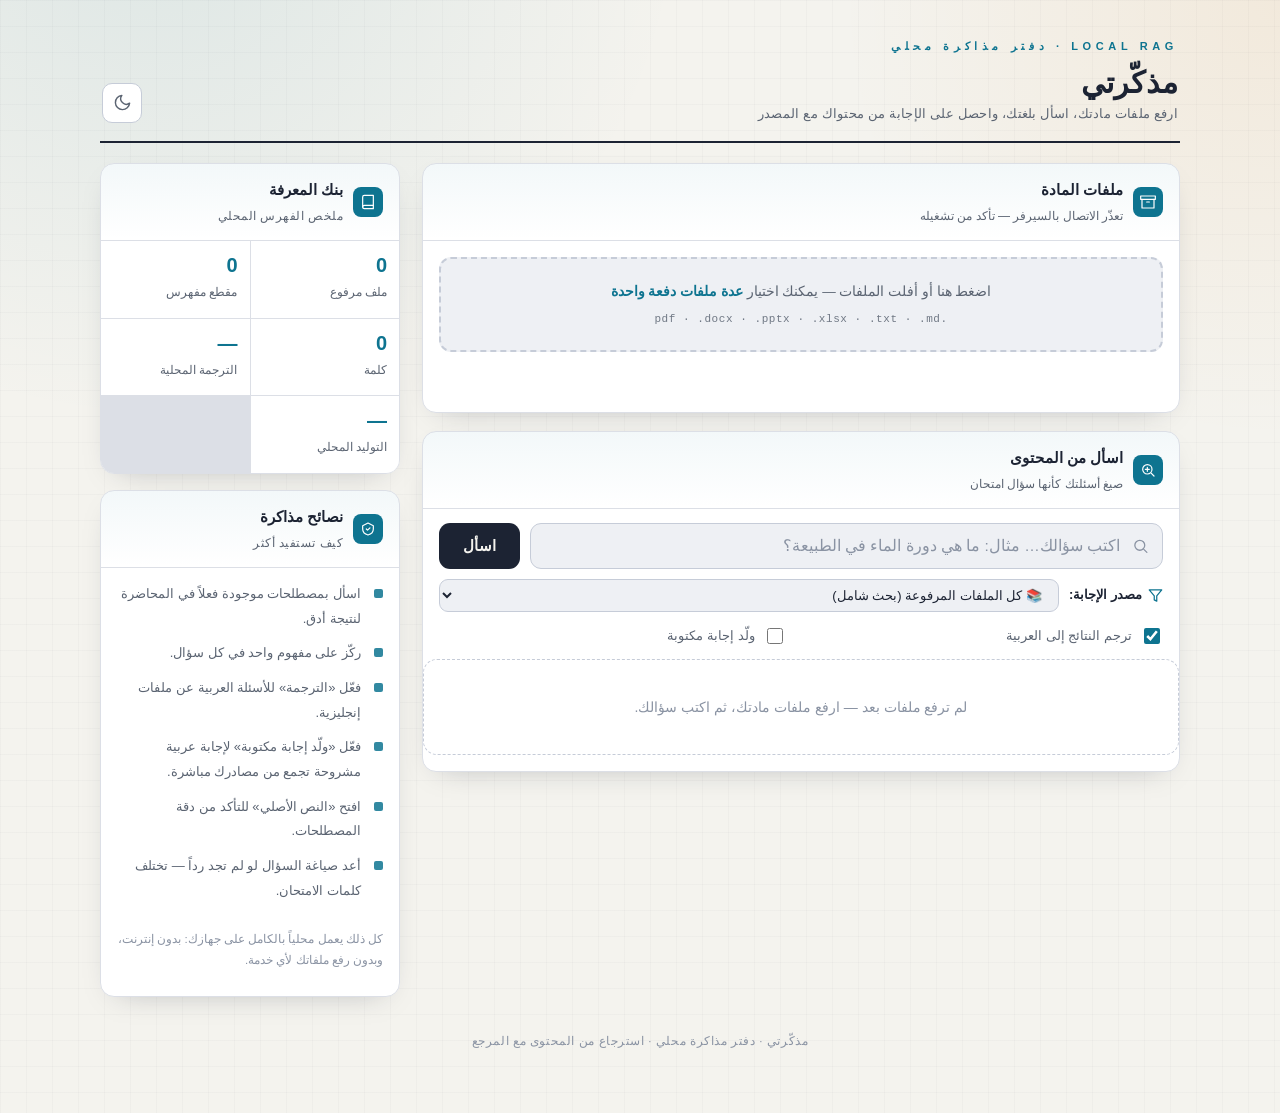
==== index.html @ 623608ec "checkpoint: الحالة قبل ميزة البوب-أب السريع" ====
<!DOCTYPE html>
<html lang="ar" dir="rtl">
<head>
<meta charset="utf-8">
<meta name="viewport" content="width=device-width, initial-scale=1">
<title>مذكّرتي — دفتر المذاكرة العلمي</title>
<style>
  /* ============ متغيرات السمة «الورقة العلمية» ============ */
  :root{
    --paper:#f4f3ee;
    --paper-2:#ffffff;
    --paper-3:#eef0f4;
    --ink:#1c2333;
    --mut:#5b6472;
    --mut-2:#8a93a3;
    --line:#dcdfe6;
    --line-strong:#c6ccd8;
    --accent:#0e7490;
    --accent-deep:#0b5c73;
    --amber:#d97706;
    --amber-bg:rgba(217,119,6,.16);
    --ok:#15803d;
    --shadow-soft:0 10px 30px -18px rgba(28,35,51,.35);
    --shadow-lift:0 22px 45px -24px rgba(28,35,51,.45);
    --radius:14px;
    --font-ar:"Segoe UI","Cairo","Dubai","Noto Kufi Arabic","Traditional Arabic",sans-serif;
    --font-display:Bahnschrift,"Segoe UI UI",Segoe UI,sans-serif;
    --font-mono:"Cascadia Mono",Consolas,monospace;
    --ease:cubic-bezier(.22,.61,.36,1);
  }
  html.dark{
    --paper:#0e1420;
    --paper-2:#151d2c;
    --paper-3:#101725;
    --ink:#e7ecf4;
    --mut:#9aa5b8;
    --mut-2:#6b768b;
    --line:#243043;
    --line-strong:#32415a;
    --accent:#38bdf8;
    --accent-deep:#0ea5e9;
    --amber:#fbbf24;
    --amber-bg:rgba(251,191,36,.16);
    --ok:#34d399;
    --shadow-soft:0 12px 34px -20px rgba(0,0,0,.7);
    --shadow-lift:0 26px 50px -26px rgba(0,0,0,.8);
  }

  *{box-sizing:border-box}
  html{scroll-behavior:smooth}
  body{margin:0;background:var(--paper);color:var(--ink);
    font-family:var(--font-ar);line-height:1.9;font-size:15px;
    -webkit-font-smoothing:antialiased;
    background-image:
      radial-gradient(circle at 12% -10%, rgba(14,116,144,.10), transparent 32%),
      radial-gradient(circle at 100% 0%, rgba(217,119,6,.08), transparent 26%),
      linear-gradient(rgba(28,35,51,.022) 1px, transparent 1px),
      linear-gradient(90deg, rgba(28,35,51,.022) 1px, transparent 1px);
    background-size:auto,auto,26px 26px,26px 26px;
  }
  html.dark body{
    background-image:
      radial-gradient(circle at 12% -10%, rgba(56,189,248,.10), transparent 32%),
      radial-gradient(circle at 100% 0%, rgba(251,191,36,.06), transparent 26%),
      linear-gradient(rgba(231,236,244,.025) 1px, transparent 1px),
      linear-gradient(90deg, rgba(231,236,244,.025) 1px, transparent 1px);
  }
  ::selection{background:var(--amber-bg)}

  .wrap{max-width:1120px;margin:0 auto;padding:22px 20px 60px}

  /* ============ ترويسة «لوحة البحث» ============ */
  .masthead{display:flex;align-items:flex-end;justify-content:space-between;gap:16px;
    padding:14px 2px 18px;border-bottom:2px solid var(--ink)}
  .mast{min-width:0}
  .overline{font-family:var(--font-display);font-size:11px;letter-spacing:.42em;text-transform:uppercase;
    color:var(--accent);font-weight:700;margin:0 0 6px}
  .mast h1{margin:0;font-family:var(--font-ar);font-weight:800;font-size:30px;letter-spacing:.2px;line-height:1.3}
  .mast h1 small{display:block;color:var(--mut);font-weight:500;font-size:13px;letter-spacing:.02em;margin-top:4px}
  .mast-actions{display:flex;gap:8px;align-items:center}
  .iconbtn{width:40px;height:40px;border-radius:10px;border:1px solid var(--line-strong);background:var(--paper-2);
    color:var(--mut);cursor:pointer;display:grid;place-items:center;transition:.22s var(--ease)}
  .iconbtn:hover{border-color:var(--accent);color:var(--accent);transform:translateY(-1px)}
  .iconbtn svg{width:19px;height:19px}

  /* ============ الشبكة الرئيسية ============ */
  .grid{display:grid;grid-template-columns:minmax(0,1fr) 300px;gap:22px;align-items:start;margin-top:20px}
  @media (max-width:900px){.grid{grid-template-columns:1fr}}

  .main{display:flex;flex-direction:column;gap:18px}
  .side{position:sticky;top:18px;display:flex;flex-direction:column;gap:16px}
  @media (max-width:900px){.side{position:static}}

  /* ============ بطاقات ============ */
  .card{background:var(--paper-2);border:1px solid var(--line);border-radius:var(--radius);
    box-shadow:var(--shadow-soft);overflow:hidden;transition:box-shadow .25s var(--ease)}
  .card-head{display:flex;align-items:center;gap:10px;padding:12px 16px;border-bottom:1px solid var(--line);
    background:linear-gradient(180deg,rgba(14,116,144,.05),transparent)}
  html.dark .card-head{background:linear-gradient(180deg,rgba(56,189,248,.06),transparent)}
  .card-head .ic{width:30px;height:30px;flex:0 0 auto;border-radius:8px;display:grid;place-items:center;
    background:var(--accent);color:#ffffff}
  html.dark .card-head .ic{color:#08131a}
  .card-head .ic svg{width:16px;height:16px}
  .card-head h2{margin:0;font-size:15px;font-weight:700}
  .card-head .sub{margin:1px 0 0;font-size:12px;color:var(--mut)}

  /* ============ الرفع ============ */
  .drop{border:2px dashed var(--line-strong);border-radius:12px;padding:20px 16px;text-align:center;
    color:var(--mut);cursor:pointer;transition:.22s var(--ease);background:var(--paper-3);
    position:relative;font-size:13.5px}
  .drop:hover,.drop.drag{border-color:var(--accent);background:rgba(14,116,144,.06);color:var(--ink)}
  .drop.drag{transform:scale(1.015)}
  .drop input{display:none}
  .drop b{color:var(--accent)}
  .drop .fmts{font-family:var(--font-mono);font-size:11px;margin-top:4px;opacity:.85;letter-spacing:.05em}
  #files{display:flex;flex-wrap:wrap;gap:8px;margin-top:12px;max-height:240px;overflow-y:auto;padding:2px}
  .chip{background:var(--paper-3);border:1px solid var(--line);border-radius:8px;padding:4px 9px;
    font-size:12px;color:var(--ink);display:inline-flex;align-items:center;gap:6px;max-width:100%;transition:.2s var(--ease)}
  .chip:hover{border-color:var(--line-strong)}
  .chip.chip-count{background:rgba(14,116,144,.08);border-color:rgba(14,116,144,.25);font-weight:700}
  .chip.chip-active{background:rgba(14,116,144,.15);border-color:var(--accent);font-weight:700;box-shadow:0 0 0 1px var(--accent)}
  html.dark .chip.chip-active{background:rgba(56,189,248,.18);border-color:var(--accent)}
  .chip .file-name{direction:ltr;text-align:right;max-width:210px;overflow:hidden;text-overflow:ellipsis;white-space:nowrap;cursor:pointer}
  .chip .file-name:hover{color:var(--accent)}
  .chip .del-btn{background:transparent;border:none;color:var(--mut-2);cursor:pointer;padding:3px;
    display:grid;place-items:center;border-radius:5px;transition:.15s var(--ease);margin-inline-start:4px;line-height:1}
  .chip .del-btn:hover{color:#dc2626;background:rgba(220,38,38,.12)}
  .chip .del-btn svg{width:13px;height:13px}
  .chip .del-btn:disabled{opacity:.4;cursor:wait}
  .statusline{font-size:12px;color:var(--mut);margin-top:10px;min-height:18px}

  /* ============ البحث ============ */
  .qrow{display:flex;gap:10px;padding:14px 16px 10px}
  .qwrap{flex:1;position:relative}
  .qwrap .qic{position:absolute;inset-inline-start:14px;top:50%;transform:translateY(-50%);
    color:var(--mut-2);width:17px;height:17px;pointer-events:none}
  input[type=text]{width:100%;background:var(--paper-3);border:1.5px solid var(--line-strong);color:var(--ink);
    border-radius:11px;padding:13px 42px;font-size:15.5px;font-family:var(--font-ar);outline:none;transition:.22s var(--ease)}
  input[type=text]::placeholder{color:var(--mut-2)}
  input[type=text]:focus{border-color:var(--accent);box-shadow:0 0 0 4px rgba(14,116,144,.13)}
  html.dark input[type=text]:focus{box-shadow:0 0 0 4px rgba(56,189,248,.16)}
  #askBtn{background:var(--ink);color:var(--paper);border:none;border-radius:11px;padding:0 24px;
    font-size:15px;font-weight:700;font-family:var(--font-ar);cursor:pointer;transition:.22s var(--ease);
    white-space:nowrap;flex:0 0 auto}
  #askBtn:hover{background:var(--accent-deep);transform:translateY(-1px);box-shadow:var(--shadow-lift)}
  #askBtn:disabled{opacity:.5;cursor:wait;transform:none}
  .scope-row{display:flex;align-items:center;gap:10px;padding:0 16px 12px;flex-wrap:wrap}
  .scope-label{display:inline-flex;align-items:center;gap:6px;font-size:13px;font-weight:600;color:var(--ink);white-space:nowrap}
  .scope-label svg{width:15px;height:15px;color:var(--accent)}
  .scope-select-wrap{flex:1;min-width:210px}
  .scope-select{width:100%;background:var(--paper-3);border:1.5px solid var(--line-strong);border-radius:9px;
    padding:7px 12px;font-size:13px;font-family:var(--font-ar);color:var(--ink);cursor:pointer;outline:none;
    transition:.2s var(--ease)}
  .scope-select:focus{border-color:var(--accent);box-shadow:0 0 0 3px rgba(14,116,144,.12)}
  html.dark .scope-select:focus{box-shadow:0 0 0 3px rgba(56,189,248,.15)}
  .scope-select option{background:var(--paper-2);color:var(--ink)}
  .clear-scope-btn{background:rgba(220,38,38,.09);color:#dc2626;border:1px solid rgba(220,38,38,.25);
    border-radius:8px;padding:6px 12px;font-size:12px;font-family:var(--font-ar);cursor:pointer;
    transition:.2s var(--ease);white-space:nowrap;display:none}
  .clear-scope-btn:hover{background:#dc2626;color:#ffffff}
  .tool-row{display:flex;align-items:center;justify-content:space-between;flex-wrap:wrap;gap:10px;padding:0 16px 10px}
  .trtog{display:inline-flex;align-items:center;gap:8px;color:var(--mut);font-size:13px;cursor:pointer;user-select:none}
  .trtog input{width:16px;height:16px;accent-color:var(--accent);cursor:pointer}
  .trtog input:disabled{opacity:.4;cursor:not-allowed}
  .hint{font-size:12px;color:var(--mut-2)}
  #qcount{font-size:12.5px;color:var(--mut);padding:0 4px}

  /* ============ النتائج ============ */
  #res{display:flex;flex-direction:column;gap:12px;padding:0 2px}
  #empty{color:var(--mut-2);text-align:center;padding:34px 16px;font-size:14px;
    border:1px dashed var(--line-strong);border-radius:var(--radius)}
  .rv{background:var(--paper-2);border:1px solid var(--line);border-radius:var(--radius);
    box-shadow:var(--shadow-soft);overflow:hidden;transition:.25s var(--ease);
    animation:rise .55s var(--ease) both}
  .rv:hover{transform:translateY(-2px);box-shadow:var(--shadow-lift);border-color:var(--line-strong)}
  @keyframes rise{from{opacity:0;transform:translateY(10px)}to{opacity:1;transform:none}}
  .rv .meta{display:flex;align-items:center;gap:10px;flex-wrap:wrap;padding:9px 14px;
    background:var(--paper-3);border-bottom:1px solid var(--line)}
  .rv .num{font-family:var(--font-display);font-weight:700;font-size:12px;color:var(--accent);
    background:rgba(14,116,144,.09);border:1px solid rgba(14,116,144,.25);border-radius:7px;padding:1px 8px}
  html.dark .rv .num{background:rgba(56,189,248,.1);border-color:rgba(56,189,248,.3)}
  .rv .cite{font-size:12px;font-family:var(--font-mono);color:var(--mut);direction:ltr;text-align:right;
    overflow:hidden;text-overflow:ellipsis;white-space:nowrap;flex:1;min-width:0}
  .rv .score{font-family:var(--font-display);font-size:12px;color:var(--amber);font-weight:700;letter-spacing:.03em}
  .rv .cp{font-family:var(--font-ar);font-size:12px;color:var(--mut);border:1px solid var(--line-strong);
    border-radius:7px;padding:3px 12px;background:var(--paper-2);cursor:pointer;transition:.2s var(--ease)}
  .rv .cp:hover{color:var(--accent);border-color:var(--accent)}
  .rv .body{padding:12px 16px 10px}
  .rv .ar{font-size:16px;color:var(--ink);line-height:2;margin-bottom:10px}
  .rv .lab{display:block;font-size:11px;color:var(--mut-2);letter-spacing:.06em;margin-bottom:4px;
    font-family:var(--font-display);text-transform:uppercase}
  .rv .txt{font-size:13.5px;color:var(--mut);max-height:12.5em;overflow:hidden;
    position:relative;transition:max-height .35s var(--ease);line-height:1.75}
  .rv .txt.open{max-height:none}
  .rv .txt::after{content:"";position:absolute;inset-inline:0;bottom:0;height:2.6em;
    background:linear-gradient(180deg,transparent,var(--paper-2));pointer-events:none}
  .rv .txt.open::after{display:none}
  .rv .txt p.snip-p{margin:4px 0;line-height:1.8;white-space:pre-wrap}
  .expand{margin-top:8px;background:none;border:0;color:var(--accent);cursor:pointer;font-size:12.5px;
    font-family:var(--font-ar);padding:0;font-weight:600}
  .expand:hover{text-decoration:underline}
  .hl{background:var(--amber-bg);color:inherit;border-radius:3px;padding:0 2px;box-shadow:inset 0 -0.15em rgba(217,119,6,.18);font-weight:600}

  /* جداول مقتطفات المصادر والنتائج */
  .snippet-table-wrap{overflow-x:auto;margin:8px 0;border-radius:8px;border:1px solid var(--line);background:var(--paper-1)}
  table.snippet-table{width:100%;border-collapse:collapse;font-size:13px;text-align:right;direction:rtl}
  table.snippet-table th{background:var(--paper-3);padding:7px 12px;font-weight:700;color:var(--ink);
    border-bottom:1.5px solid var(--line-strong);white-space:nowrap;font-family:var(--font-ar)}
  table.snippet-table td{padding:7px 12px;border-bottom:1px solid var(--line);color:var(--ink);
    white-space:nowrap;font-family:var(--font-ar);transition:background .15s var(--ease)}
  table.snippet-table tbody tr:nth-child(even){background:rgba(0,0,0,.018)}
  html.dark table.snippet-table tbody tr:nth-child(even){background:rgba(255,255,255,.025)}
  table.snippet-table tbody tr:hover{background:rgba(14,116,144,.07)}
  html.dark table.snippet-table tbody tr:hover{background:rgba(56,189,248,.1)}
  table.snippet-table tr:last-child td{border-bottom:none}

  .rv.gen{border-color:var(--accent);border-style:dashed}
  .gen-txt{font-size:15px;color:var(--ink);line-height:1.95;margin-bottom:12px}
  .gen-txt h1, .gen-txt h2, .gen-txt h3, .gen-txt h4{font-family:var(--font-ar);color:var(--ink);margin:16px 0 8px;font-weight:700;line-height:1.4}
  .gen-txt h1{font-size:20px;border-bottom:1.5px solid var(--line);padding-bottom:6px}
  .gen-txt h2{font-size:18px;border-bottom:1px solid var(--line);padding-bottom:5px}
  .gen-txt h3{font-size:15.5px;color:var(--accent-deep);display:flex;align-items:center;gap:6px}
  html.dark .gen-txt h3{color:var(--accent)}
  .gen-txt h3::before{content:"";width:4px;height:14px;background:var(--accent);border-radius:2px;display:inline-block;flex:0 0 auto}
  .gen-txt h4{font-size:14.5px;color:var(--mut)}
  .gen-txt p{margin:7px 0;line-height:1.9}
  .gen-txt ul, .gen-txt ol{margin:8px 0 12px;padding-inline-start:24px}
  .gen-txt li{margin-bottom:5px;line-height:1.85}
  .gen-txt li strong{color:var(--ink);font-weight:700}
  .gen-txt hr.gen-hr{border:none;height:1px;background:linear-gradient(90deg,transparent,var(--line-strong),transparent);margin:18px 0}
  .gen-txt blockquote.gen-quote{border-inline-start:3.5px solid var(--accent);margin:10px 0;padding:6px 14px;background:rgba(14,116,144,.05);border-radius:0 8px 8px 0;color:var(--mut);font-style:normal}
  .gen-txt .gen-table-wrap{overflow-x:auto;margin:12px 0;border-radius:8px;border:1px solid var(--line);background:var(--paper-1)}
  .gen-txt table.gen-table{width:100%;border-collapse:collapse;font-size:13.5px;text-align:right;direction:rtl}
  .gen-txt table.gen-table th{background:var(--paper-3);padding:9px 13px;font-weight:700;color:var(--ink);
    border-bottom:1.5px solid var(--line-strong);white-space:nowrap;font-family:var(--font-ar)}
  .gen-txt table.gen-table td{padding:8px 13px;border-bottom:1px solid var(--line);color:var(--ink);
    font-family:var(--font-ar);transition:background .15s var(--ease)}
  .gen-txt table.gen-table tbody tr:nth-child(even){background:rgba(0,0,0,.018)}
  html.dark .gen-txt table.gen-table tbody tr:nth-child(even){background:rgba(255,255,255,.025)}
  .gen-txt table.gen-table tbody tr:hover{background:rgba(14,116,144,.07)}
  html.dark .gen-txt table.gen-table tbody tr:hover{background:rgba(56,189,248,.1)}
  .gen-txt table.gen-table tr:last-child td{border-bottom:none}
  .gen-txt code.gen-code{background:rgba(14,116,144,.09);color:var(--accent-deep);padding:2px 6px;border-radius:5px;font-family:var(--font-mono);font-size:13px}
  html.dark .gen-txt code.gen-code{color:var(--accent);background:rgba(56,189,248,.12)}
  .gen-txt pre.gen-pre{background:var(--paper-3);border:1px solid var(--line);border-radius:10px;padding:12px 14px;overflow-x:auto;direction:ltr;text-align:left;font-family:var(--font-mono);font-size:13px;margin:12px 0}
  .gen-txt strong{color:var(--ink);font-weight:700}
  .gen-note{font-size:11.5px;color:var(--mut-2);font-family:var(--font-ar);margin-top:14px;border-top:1px dashed var(--line);padding-top:8px}
  .gen-off{font-size:12.5px;color:var(--mut-2);padding:12px 14px;border:1px dashed var(--line);
    border-radius:var(--radius);margin-bottom:10px}

  /* ============ الشريط الجانبي ============ */
  .side .card-head .sub{font-family:var(--font-display);letter-spacing:.04em}
  .stat{display:grid;grid-template-columns:repeat(2,1fr);gap:1px;background:var(--line);border-radius:0}
  .cell{background:var(--paper-2);padding:12px}
  .cell b{display:block;font-family:var(--font-display);font-size:20px;font-weight:700;color:var(--accent);
    line-height:1.2}
  .cell span{font-size:11.5px;color:var(--mut)}
  .tips{list-style:none;margin:0;padding:14px 16px}
  .tips li{font-size:13px;color:var(--mut);padding-inline-start:22px;position:relative;margin-bottom:10px}
  .tips li:last-child{margin-bottom:0}
  .tips li::before{content:"";position:absolute;inset-inline-start:0;top:.55em;width:9px;height:9px;
    border-radius:2px;background:var(--accent);opacity:.85}
  .note-tx{font-size:11.5px;color:var(--mut-2);padding:0 16px 14px;line-height:1.8}

  footer{text-align:center;color:var(--mut-2);font-size:11.5px;margin:34px 0 0;font-family:var(--font-display);
    letter-spacing:.05em}

  @media (prefers-reduced-motion: reduce){
    *{animation:none!important;transition:none!important;scroll-behavior:auto}
  }
</style>
</head>
<body>
<div class="wrap">

  <header class="masthead">
    <div class="mast">
      <p class="overline">Local RAG · دفتر مذاكرة محلي</p>
      <h1>مذكّرتي
        <small>ارفع ملفات مادتك، اسأل بلغتك، واحصل على الإجابة من محتواك مع المصدر</small>
      </h1>
    </div>
    <div class="mast-actions">
      <button class="iconbtn" id="themeBtn" title="تبديل المظهر (فاتح / ليلي)" aria-label="تبديل السمة">
        <svg id="moonIco" viewBox="0 0 24 24" fill="none" stroke="currentColor" stroke-width="1.8" stroke-linecap="round" stroke-linejoin="round"><path d="M21 12.8A9 9 0 1 1 11.2 3 7 7 0 0 0 21 12.8z"/></svg>
        <svg id="sunIco" viewBox="0 0 24 24" fill="none" stroke="currentColor" stroke-width="1.8" stroke-linecap="round" stroke-linejoin="round" style="display:none"><circle cx="12" cy="12" r="4.5"/><path d="M12 2v2M12 20v2M4.9 4.9l1.4 1.4M17.7 17.7l1.4 1.4M2 12h2M20 12h2M4.9 19.1l1.4-1.4M17.7 6.3l1.4-1.4"/></svg>
      </button>
    </div>
  </header>

  <div class="grid">
    <main class="main">

      <section class="card">
        <div class="card-head">
          <span class="ic"><svg viewBox="0 0 24 24" fill="none" stroke="currentColor" stroke-width="1.8" stroke-linecap="round" stroke-linejoin="round"><path d="M21 8v13H3V8"/><path d="M1 3h22v5H1zM10 12h4"/></svg></span>
          <div><h2>ملفات المادة</h2><p class="sub" id="stat">لا ملفات بعد</p></div>
        </div>
        <div style="padding:16px">
          <div class="drop" id="drop">
            <div>اضغط هنا أو أفلت الملفات — يمكنك اختيار <b>عدة ملفات دفعة واحدة</b></div>
            <div class="fmts">.pdf  ·  .docx  ·  .pptx  ·  .xlsx  ·  .txt  ·  .md</div>
            <input type="file" id="fileInput" multiple accept=".pdf,.docx,.pptx,.xlsx,.txt,.md">
          </div>
          <div id="files"></div>
          <div class="statusline" id="uplstatus"></div>
        </div>
      </section>

      <section class="card">
        <div class="card-head">
          <span class="ic"><svg viewBox="0 0 24 24" fill="none" stroke="currentColor" stroke-width="1.8" stroke-linecap="round" stroke-linejoin="round"><circle cx="11" cy="11" r="7"/><path d="m21 21-4.3-4.3"/><path d="M8 11h6M11 8v6"/></svg></span>
          <div><h2>اسأل من المحتوى</h2><p class="sub" id="qa_sub">صيغ أسئلتك كأنها سؤال امتحان</p></div>
        </div>
        <div class="qrow">
          <div class="qwrap">
            <svg class="qic" viewBox="0 0 24 24" fill="none" stroke="currentColor" stroke-width="1.8" stroke-linecap="round" stroke-linejoin="round"><circle cx="11" cy="11" r="7"/><path d="m21 21-4.3-4.3"/></svg>
            <input type="text" id="q" placeholder="اكتب سؤالك… مثال: ما هي دورة الماء في الطبيعة؟" autocomplete="off">
          </div>
          <button id="askBtn">اسأل</button>
        </div>
        <div class="scope-row">
          <div class="scope-label">
            <svg viewBox="0 0 24 24" fill="none" stroke="currentColor" stroke-width="2" stroke-linecap="round" stroke-linejoin="round"><polygon points="22 3 2 3 10 12.46 10 19 14 21 14 12.46 22 3"/></svg>
            <span>مصدر الإجابة:</span>
          </div>
          <div class="scope-select-wrap">
            <select id="fileScope" class="scope-select" title="اختر ملفاً واحداً ليجيب النموذج منه فقط، أو اتركها للبحث في كل الملفات">
              <option value="">📚 كل الملفات المرفوعة (بحث شامل)</option>
            </select>
          </div>
          <button id="clearScopeBtn" class="clear-scope-btn" type="button" title="إلغاء التحديد والبحث في كل الملفات">✕ إلغاء التحديد</button>
        </div>
        <div class="tool-row">
          <label class="trtog" title="يستعمل نموذج الترجمة المثبت بجهازك (لا إنترنت)">
            <input type="checkbox" id="trToggle" checked> ترجم النتائج إلى العربية
          </label>
          <label class="trtog" title="نموذج Qwen3 المحلي على جهازك يكتب إجابة مشروحة بالعربية من مصادرك">
            <input type="checkbox" id="genToggle"> ولّد إجابة مكتوبة
          </label>
          <span id="qcount"></span>
        </div>
        <div id="empty">لم ترفع ملفات بعد — ارفع ملفات مادتك، ثم اكتب سؤالك.</div>
        <div id="res" style="padding:0 16px 16px"></div>
      </section>

    </main>

    <aside class="side">
      <section class="card">
        <div class="card-head">
          <span class="ic"><svg viewBox="0 0 24 24" fill="none" stroke="currentColor" stroke-width="1.8" stroke-linecap="round" stroke-linejoin="round"><path d="M4 19.5A2.5 2.5 0 0 1 6.5 17H20"/><path d="M6.5 2H20v20H6.5A2.5 2.5 0 0 1 4 19.5v-15A2.5 2.5 0 0 1 6.5 2z"/></svg></span>
          <div><h2>بنك المعرفة</h2><p class="sub" id="bk_sub">ملخص الفهرس المحلي</p></div>
        </div>
        <div class="stat" id="stats">
          <div class="cell"><b id="cFiles">0</b><span>ملف مرفوع</span></div>
          <div class="cell"><b id="cChunks">0</b><span>مقطع مفهرس</span></div>
          <div class="cell"><b id="cWords">0</b><span>كلمة</span></div>
          <div class="cell"><b id="cTr">—</b><span>الترجمة المحلية</span></div>
          <div class="cell"><b id="cGen">—</b><span>التوليد المحلي</span></div>
        </div>
      </section>

      <section class="card">
        <div class="card-head">
          <span class="ic"><svg viewBox="0 0 24 24" fill="none" stroke="currentColor" stroke-width="1.8" stroke-linecap="round" stroke-linejoin="round"><path d="M12 3l8 4v5c0 4.5-3.2 7.7-8 9-4.8-1.3-8-4.5-8-9V7z"/><path d="M9.5 12l1.8 1.8 3.6-3.6"/></svg></span>
          <div><h2>نصائح مذاكرة</h2><p class="sub">كيف تستفيد أكثر</p></div>
        </div>
        <ul class="tips">
          <li>اسأل بمصطلحات موجودة فعلاً في المحاضرة لنتيجة أدق.</li>
          <li>ركّز على مفهوم واحد في كل سؤال.</li>
          <li>فعّل «الترجمة» للأسئلة العربية عن ملفات إنجليزية.</li>
          <li>فعّل «ولّد إجابة مكتوبة» لإجابة عربية مشروحة تجمع من مصادرك مباشرة.</li>
          <li>افتح «النص الأصلي» للتأكد من دقة المصطلحات.</li>
          <li>أعد صياغة السؤال لو لم تجد رداً — تختلف كلمات الامتحان.</li>
        </ul>
        <p class="note-tx">كل ذلك يعمل محلياً بالكامل على جهازك: بدون إنترنت، وبدون رفع ملفاتك لأي خدمة.</p>
      </section>
    </aside>
  </div>

  <footer>مذكّرتي · دفتر مذاكرة محلي · استرجاع من المحتوى مع المرجع</footer>
</div>

<script>
  (function(){
    var drop=document.getElementById('drop'), fi=document.getElementById('fileInput');
    var ask=document.getElementById('askBtn'), q=document.getElementById('q');
    var filesEl=document.getElementById('files'), res=document.getElementById('res'),
        empty=document.getElementById('empty'), qcount=document.getElementById('qcount'),
        stat=document.getElementById('stat'), upl=document.getElementById('uplstatus'),
        cFiles=document.getElementById('cFiles'), cChunks=document.getElementById('cChunks'),
        cWords=document.getElementById('cWords'), cTr=document.getElementById('cTr'),
        cGen=document.getElementById('cGen'),
        fileScope=document.getElementById('fileScope'), clearScopeBtn=document.getElementById('clearScopeBtn'),
        themeBtn=document.getElementById('themeBtn'), moonIco=document.getElementById('moonIco'),
        sunIco=document.getElementById('sunIco');

    /* ---------- السمة (فاتح/ليلي) ---------- */
    if(localStorage.getItem('tr-theme')==='dark') setTheme(true);
    themeBtn.addEventListener('click',function(){setTheme(!document.documentElement.classList.contains('dark'));});
    function setTheme(dark){
      document.documentElement.classList.toggle('dark',dark);
      moonIco.style.display=dark?'none':'block';
      sunIco.style.display=dark?'block':'none';
      localStorage.setItem('tr-theme',dark?'dark':'light');
    }

    /* ---------- إدارة نطاق الملف المحدد ---------- */
    function setFileScope(fileName){
      fileScope.value = fileName || '';
      updateScopeUI();
      if(fileName){
        q.focus();
      }
    }

    function updateScopeUI(){
      var val = fileScope.value;
      clearScopeBtn.style.display = val ? 'inline-block' : 'none';
      var chips = filesEl.querySelectorAll('.chip[data-file]');
      chips.forEach(function(ch){
        var isTarget = val && ch.getAttribute('data-file') === val;
        ch.classList.toggle('chip-active', Boolean(isTarget));
      });
    }

    fileScope.addEventListener('change', updateScopeUI);
    clearScopeBtn.addEventListener('click', function(){ setFileScope(''); });

    /* ---------- الملخص وقائمة الملفات ---------- */
    function listdocs(){
      fetch('/docs').then(function(r){ return r.json(); }).then(function(d){
        filesEl.innerHTML='';
        var curScope = fileScope.value;
        fileScope.innerHTML = '<option value="">📚 كل الملفات المرفوعة (بحث شامل)</option>';

        if(d.files && d.files.length){
          var all=document.createElement('span'); all.className='chip chip-count';
          all.innerHTML='<b>'+d.files.length+'</b> ملف';
          filesEl.appendChild(all);

          d.files.forEach(function(f){
            var ext = f.split('.').pop().toLowerCase();
            var iconText = ext === 'pdf' ? '📄' : (ext === 'docx' ? '📝' : (ext === 'pptx' ? '📊' : (ext === 'xlsx' ? '📈' : '📃')));

            // إضافة للخيار في قائمة النطاق
            var opt = document.createElement('option');
            opt.value = f;
            opt.textContent = iconText + ' ' + f;
            fileScope.appendChild(opt);

            // بطاقة الملف
            var c=document.createElement('span'); c.className='chip';
            c.setAttribute('data-file', f);
            if(f === curScope) c.classList.add('chip-active');

            var nameSpan = document.createElement('span');
            nameSpan.className = 'file-name';
            nameSpan.textContent = iconText + ' ' + f;
            nameSpan.title = 'اضغط لحصر الإجابة والبحث في هذا الملف فقط';
            nameSpan.addEventListener('click', function(){
              setFileScope(fileScope.value === f ? '' : f);
            });
            c.appendChild(nameSpan);

            var delBtn = document.createElement('button');
            delBtn.className = 'del-btn';
            delBtn.title = 'حذف الملف: ' + f;
            delBtn.setAttribute('aria-label', 'حذف ' + f);
            delBtn.innerHTML = '<svg viewBox="0 0 24 24" fill="none" stroke="currentColor" stroke-width="2.2" stroke-linecap="round" stroke-linejoin="round"><path d="M18 6L6 18M6 6l12 12"/></svg>';
            delBtn.addEventListener('click', function(e){
              e.stopPropagation();
              deleteDoc(f, delBtn);
            });
            c.appendChild(delBtn);

            filesEl.appendChild(c);
          });
        } else {
          var none=document.createElement('span'); none.className='chip'; none.textContent='لا ملفات بعد';
          filesEl.appendChild(none);
        }

        // استعادة الاختيار السابق إذا كان لا يزال موجوداً
        if(curScope && d.files && d.files.indexOf(curScope) !== -1){
          fileScope.value = curScope;
        } else {
          fileScope.value = '';
        }
        updateScopeUI();

        var fileCount = d.files ? d.files.length : 0;
        var chunksCount = d.chunks || 0;
        var wordsCount = d.words || 0;
        stat.textContent=fileCount+' ملف · '+chunksCount.toLocaleString()+' مقطع · '+wordsCount.toLocaleString()+' كلمة';
        cFiles.textContent=fileCount;
        cChunks.textContent=chunksCount.toLocaleString();
        cWords.textContent=wordsCount.toLocaleString();
        cTr.textContent=d.translate?'متاحة':'مغلقة';
        cTr.style.color=d.translate?'':'var(--mut-2)';
        cGen.textContent=d.gen?'متاح':'غير مثبّت';
        cGen.style.color=d.gen?'':'var(--mut-2)';
      }).catch(function(){stat.textContent='تعذّر الاتصال بالسيرفر — تأكد من تشغيله';});
    }

    function deleteDoc(fileName, btn){
      if(!confirm('هل أنت متأكد من حذف هذا الملف نهائياً؟\n\n' + fileName + '\n\nسيتم حذف الملف من القرص وإعادة بناء الفهرس.')){
        return;
      }
      if(btn) btn.disabled = true;
      upl.textContent = 'جارٍ حذف الملف: ' + fileName + ' …';
      fetch('/delete', {
        method: 'POST',
        headers: {'Content-Type': 'application/json'},
        body: JSON.stringify({file: fileName})
      }).then(function(r){ return r.json(); }).then(function(d){
        if(d.ok){
          upl.textContent = '✓ تم حذف «' + fileName + '» وتحديث الفهرس بنجاح.';
        } else {
          upl.textContent = 'فشل الحذف: ' + (d.error || 'خطأ غير معروف');
        }
        listdocs();
      }).catch(function(){
        upl.textContent = 'تعذّر الاتصال بالسيرفر أثناء الحذف';
        if(btn) btn.disabled = false;
      });
    }

    /* ---------- الرفع ---------- */
    drop.addEventListener('click',function(){fi.click();});
    drop.addEventListener('dragover',function(e){e.preventDefault();drop.classList.add('drag');});
    drop.addEventListener('dragleave',function(){drop.classList.remove('drag');});
    drop.addEventListener('drop',function(e){
      e.preventDefault();drop.classList.remove('drag');
      if(e.dataTransfer.files.length) upload([].slice.call(e.dataTransfer.files));
    });
    fi.addEventListener('change',function(){
      if(fi.files.length) upload([].slice.call(fi.files));
      fi.value='';
    });
    function upload(files){
      if(!files||!files.length) return;
      upload.queue=upload.queue||[];
      Array.prototype.push.apply(upload.queue,files);
      ask.disabled=true;
      process();
    }
    function process(){
      var files=upload.queue; if(!files.length){ask.disabled=false;return;}
      var f=files.shift();
      var fd=new FormData(); fd.append('file',f,f.name);
      upl.textContent='جارٍ الرفع: '+f.name+' ('+files.length+' متبقٍ) …';
      fetch('/upload',{method:'POST',body:fd}).then(r=>r.json()).then(d=>{
        if(d.ok){
          var parts=d.saved.slice(0,3).join('، ');
          var more=d.saved.length>3?' …و'+(d.saved.length-3)+' إضافية':'';
          upl.textContent='✓ '+parts+more+(d.skipped&&d.skipped.length?' — أُهمل: '+d.skipped.join('، '):'');
        } else upl.textContent='فشل الرفع: '+(d.error||'خطأ');
        listdocs(); process();
      }).catch(function(e){upl.textContent='تعذّر الاتصال بالسيرفر';process();});
    }

    /* ---------- العرض ---------- */
    function esc(s){return String(s).replace(/&/g,'&amp;').replace(/</g,'&lt;').replace(/>/g,'&gt;').replace(/"/g,'&quot;');}
    function hi(text,toks){
      var out=esc(text), pat=[];
      if(toks&&toks.length){
        toks.forEach(function(t){if(t&&t.length>1)pat.push(esc(t).replace(/[.*+?^${}()|[\]\\]/g,'\\$&'));});
        if(pat.length) out=out.replace(new RegExp('('+pat.join('|')+')','gi'),'<span class="hl">$1</span>');
      }
      return out;
    }
    function copyText(t){
      if(navigator.clipboard&&navigator.clipboard.writeText){navigator.clipboard.writeText(t).catch(function(){});}
      else{var ta=document.createElement('textarea');ta.value=t;document.body.appendChild(ta);ta.select();document.execCommand('copy');document.body.removeChild(ta);}
    }

    /* ---------- معالج الجداول والمقتطفات ---------- */
    function parseRow(line){
      if(!line || line.indexOf('|')===-1) return null;
      var trimmed = line.trim();
      var explicit = trimmed.startsWith('|') || trimmed.endsWith('|');
      if(trimmed.startsWith('|')) trimmed = trimmed.slice(1);
      if(trimmed.endsWith('|')) trimmed = trimmed.slice(0, -1);
      var parts = trimmed.split('|');
      if(parts.length < 2) return null;
      var cells = parts.map(function(c){ return c.trim(); });
      var isSep = cells.every(function(c){ return /^:?[-=]{2,}:?$/.test(c); });
      return { cells: cells, isSep: isSep, explicit: explicit, raw: line };
    }

    function isRealTable(rows){
      if(!rows || rows.length === 0) return false;
      if(rows.some(function(r){ return r.isSep; })) return true;
      if(rows.length >= 2) return true;
      if(rows.length === 1 && rows[0].cells.length >= 3) return true;
      if(rows.length === 1 && rows[0].cells.length >= 2 && rows[0].explicit) return true;
      return false;
    }

    function renderSnippet(rawText, toks){
      if(!rawText) return '';
      var lines = String(rawText).split(/\r?\n/);
      var out = [];
      var inTable = false;
      var tableRows = [];

      function flushTable(){
        if(!inTable || tableRows.length === 0) return;
        if(!isRealTable(tableRows)){
          tableRows.forEach(function(r){
            out.push('<p class="snip-p">' + hi(r.raw, toks) + '</p>');
          });
          inTable = false;
          tableRows = [];
          return;
        }

        out.push('<div class="snippet-table-wrap"><table class="snippet-table">');
        var hasHeader = false;
        var startIdx = 0;
        if(tableRows.length > 1 && tableRows[1].isSep){
          hasHeader = true;
        } else if(tableRows.length > 1){
          var r0Text = tableRows[0].cells.join(' ');
          var r1Text = tableRows[1].cells.join(' ');
          var hasHeaderKw = /(?:اسم|رقم|كود|تاريخ|عنوان|ملاحظ|درجة|نسبة|بيان|هاتف|بريد|حالة|مدينة|نشاط|تخصص|id|name|code|date|status|city|activity|dept|grade)/i.test(r0Text);
          var r0Digits = /\d{3,}/.test(r0Text);
          var r1Digits = /\d{3,}/.test(r1Text);
          if(hasHeaderKw || (!r0Digits && r1Digits)){
            hasHeader = true;
          }
        }

        if(hasHeader){
          out.push('<thead><tr>');
          tableRows[0].cells.forEach(function(c){
            out.push('<th>' + hi(c, toks) + '</th>');
          });
          out.push('</tr></thead><tbody>');
          startIdx = (tableRows.length > 1 && tableRows[1].isSep) ? 2 : 1;
        } else {
          out.push('<tbody>');
          startIdx = 0;
        }
        for(var r = startIdx; r < tableRows.length; r++){
          if(tableRows[r].isSep) continue;
          out.push('<tr>');
          tableRows[r].cells.forEach(function(c){
            out.push('<td>' + hi(c, toks) + '</td>');
          });
          out.push('</tr>');
        }
        out.push('</tbody></table></div>');
        inTable = false;
        tableRows = [];
      }

      for(var i = 0; i < lines.length; i++){
        var line = lines[i];
        var row = parseRow(line);

        if(row){
          inTable = true;
          tableRows.push(row);
          continue;
        }

        if(!line.trim()){
          var nextRow = null;
          for(var j = i + 1; j < Math.min(i + 3, lines.length); j++){
            if(lines[j].trim()){
              nextRow = parseRow(lines[j]);
              break;
            }
          }
          if(inTable && nextRow){
            continue;
          }
          flushTable();
          continue;
        }

        flushTable();
        out.push('<p class="snip-p">' + hi(line, toks) + '</p>');
      }
      flushTable();
      return out.join('\n');
    }

    /* ---------- منسق الماركداون للرسائل والشات ---------- */
    function renderMarkdown(md){
      if(!md) return '';
      var text = md.replace(/\r\n/g, '\n').replace(/\r/g, '\n');

      function formatInline(str){
        str = str.replace(/&/g, '&amp;').replace(/</g, '&lt;').replace(/>/g, '&gt;');
        str = str.replace(/`([^`]+)`/g, '<code class="gen-code">$1</code>');
        str = str.replace(/(\*\*|__)(.*?)\1/g, '<strong>$2</strong>');
        str = str.replace(/(\*|_)(.*?)\1/g, '<em>$2</em>');
        str = str.replace(/~~(.*?)~~/g, '<del>$1</del>');
        return str;
      }

      var lines = text.split('\n');
      var out = [];
      var inList = false;
      var listType = null;
      var inTable = false;
      var tableRows = [];
      var inCode = false;
      var codeLang = '';
      var codeLines = [];

      function closeList(){
        if(inList){
          out.push(listType === 'ol' ? '</ol>' : '</ul>');
          inList = false;
          listType = null;
        }
      }

      function closeTable(){
        if(inTable && tableRows.length > 0){
          if(!isRealTable(tableRows)){
            tableRows.forEach(function(r){
              out.push('<p class="gen-p">' + formatInline(r.raw) + '</p>');
            });
          } else {
            out.push('<div class="gen-table-wrap"><table class="gen-table">');
            var hasHeader = false;
            var startIdx = 0;
            if(tableRows.length > 1 && tableRows[1].isSep){
              hasHeader = true;
            } else if(tableRows.length > 1){
              var r0Text = tableRows[0].cells.join(' ');
              var r1Text = tableRows[1].cells.join(' ');
              var hasHeaderKw = /(?:اسم|رقم|كود|تاريخ|عنوان|ملاحظ|درجة|نسبة|بيان|هاتف|بريد|حالة|مدينة|نشاط|تخصص|id|name|code|date|status|city|activity|dept|grade)/i.test(r0Text);
              var r0Digits = /\d{3,}/.test(r0Text);
              var r1Digits = /\d{3,}/.test(r1Text);
              if(hasHeaderKw || (!r0Digits && r1Digits)){
                hasHeader = true;
              }
            }

            if(hasHeader){
              out.push('<thead><tr>');
              tableRows[0].cells.forEach(function(c){
                out.push('<th>' + formatInline(c) + '</th>');
              });
              out.push('</tr></thead><tbody>');
              startIdx = (tableRows.length > 1 && tableRows[1].isSep) ? 2 : 1;
            } else {
              out.push('<tbody>');
              startIdx = 0;
            }
            for(var r = startIdx; r < tableRows.length; r++){
              if(tableRows[r].isSep) continue;
              out.push('<tr>');
              tableRows[r].cells.forEach(function(c){
                out.push('<td>' + formatInline(c) + '</td>');
              });
              out.push('</tr>');
            }
            out.push('</tbody></table></div>');
          }
        }
        inTable = false;
        tableRows = [];
      }

      for(var i = 0; i < lines.length; i++){
        var line = lines[i];

        if(/^```/.test(line)){
          if(inCode){
            out.push('<pre class="gen-pre"><code class="' + codeLang + '">' + codeLines.join('\n') + '</code></pre>');
            inCode = false;
            codeLines = [];
          } else {
            closeList();
            closeTable();
            inCode = true;
            codeLang = line.replace(/^```/, '').trim();
            codeLines = [];
          }
          continue;
        }
        if(inCode){
          codeLines.push(line.replace(/&/g, '&amp;').replace(/</g, '&lt;').replace(/>/g, '&gt;'));
          continue;
        }

        if(/^\s*([*\-_])\s*(\1\s*){2,}\s*$/.test(line)){
          closeList();
          closeTable();
          out.push('<hr class="gen-hr">');
          continue;
        }

        var hMatch = line.match(/^(#{1,6})\s+(.*)$/);
        if(hMatch){
          closeList();
          closeTable();
          var hLevel = hMatch[1].length;
          out.push('<h' + hLevel + ' class="gen-h' + hLevel + '">' + formatInline(hMatch[2]) + '</h' + hLevel + '>');
          continue;
        }

        var bMatch = line.match(/^>\s*(.*)$/);
        if(bMatch){
          closeList();
          closeTable();
          out.push('<blockquote class="gen-quote">' + formatInline(bMatch[1]) + '</blockquote>');
          continue;
        }

        var row = parseRow(line);
        if(row){
          closeList();
          inTable = true;
          tableRows.push(row);
          continue;
        }

        var uMatch = line.match(/^\s*[-*+]\s+(.*)$/);
        if(uMatch){
          closeTable();
          if(!inList || listType !== 'ul'){
            closeList();
            inList = true;
            listType = 'ul';
            out.push('<ul class="gen-ul">');
          }
          out.push('<li>' + formatInline(uMatch[1]) + '</li>');
          continue;
        }

        var oMatch = line.match(/^\s*(\d+)\.\s+(.*)$/);
        if(oMatch){
          closeTable();
          if(!inList || listType !== 'ol'){
            closeList();
            inList = true;
            listType = 'ol';
            out.push('<ol class="gen-ol">');
          }
          out.push('<li>' + formatInline(oMatch[2]) + '</li>');
          continue;
        }

        if(!line.trim()){
          closeList();
          if(inTable){
            var nextRow = null;
            for(var j = i + 1; j < Math.min(i + 3, lines.length); j++){
              if(lines[j].trim()){
                nextRow = parseRow(lines[j]);
                break;
              }
            }
            if(nextRow){
              continue;
            }
          }
          closeTable();
          continue;
        }

        closeList();
        closeTable();
        out.push('<p class="gen-p">' + formatInline(line) + '</p>');
      }

      closeList();
      closeTable();
      if(inCode){
        out.push('<pre class="gen-pre"><code>' + codeLines.join('\n') + '</code></pre>');
      }

      return out.join('\n');
    }

    /* ---------- البحث ---------- */
    function askQ(){
      var query=q.value.trim();
      if(!query){q.focus();return;}
      empty.style.display='none';
      var tr=document.getElementById('trToggle').checked?1:0;
      var gen=document.getElementById('genToggle').checked?1:0;
      var file=fileScope.value.trim();
      ask.disabled=true; ask.textContent=gen?'يجيب النموذج المحلي …':'يبحث …';
      var askUrl='/ask?q='+encodeURIComponent(query)+(tr?'&tr=1':'')+(gen?'&gen=1':'')+(file?'&file='+encodeURIComponent(file):'');
      fetch(askUrl).then(r=>r.json()).then(d=>{
        res.innerHTML=''; qcount.textContent='';
        if(!d.results.length){
          if(file){
            qcount.textContent='لا نتائج داخل «'+file+'» — جرّب إعادة صياغة السؤال أو اضغط «إلغاء التحديد» للبحث الشامل.';
          } else {
            qcount.textContent='لا نتائج — أعد صياغة السؤال بكلمات من المحاضرة نفسها.';
          }
          ask.disabled=false; ask.textContent='اسأل'; return;
        }
        if(gen&&d.generated){
          var g=document.createElement('div'); g.className='rv gen';
          var gmeta=document.createElement('div'); gmeta.className='meta';
          var gnum=document.createElement('span'); gnum.className='num'; gnum.textContent='◈';
          var gcite=document.createElement('span'); gcite.className='cite';
          gcite.textContent=d.file ? ('الإجابة المولّدة حصرياً من: ' + d.file) : 'الإجابة المولّدة من مصادرك';
          var gcp=document.createElement('button'); gcp.className='cp'; gcp.textContent='نسخ';
          gmeta.appendChild(gnum); gmeta.appendChild(gcite); gmeta.appendChild(gcp);
          var gbody=document.createElement('div'); gbody.className='body';
          var gd=document.createElement('div'); gd.className='gen-txt';
          gd.innerHTML=renderMarkdown(d.generated);
          var gnote=document.createElement('div'); gnote.className='gen-note';
          gnote.textContent=d.file ? ('المصدر الوحيد المعتمد لهذه الإجابة: ' + d.file) : 'راجع المصادر في البطاقات أدناه للتأكد من دقة المصطلحات.';
          gbody.appendChild(gd); gbody.appendChild(gnote);
          g.appendChild(gmeta); g.appendChild(gbody);
          res.appendChild(g);
          gcp.addEventListener('click',function(){
            copyText(d.generated);
            gcp.textContent='تم'; setTimeout(function(){gcp.textContent='نسخ';},1500);
          });
        } else if(gen){
          var w=document.createElement('div'); w.className='gen-off';
          w.textContent='النموذج المحلي (Qwen3) غير متاح بعد — تأكد من ملفه ومحركه، أو جرّب بدون التوليد.';
          res.appendChild(w);
        }
        var toks=query.split(/\s+/).filter(function(t){return t.length>2;});
        var countPrefix = d.file ? ('نتائج من «' + d.file + '»: ') : 'عدد النتائج: ';
        qcount.textContent=countPrefix+d.results.length+(d.results[0]?(' — أقوى تطابق '+d.results[0].score+'%'):'');
        d.results.forEach(function(r,i){
          var el=document.createElement('div'); el.className='rv';
          el.style.animationDelay=Math.min(i*70,350)+'ms';
          var meta=document.createElement('div'); meta.className='meta';
          var num=document.createElement('span'); num.className='num'; num.textContent='№ '+(i+1);
          var cite=document.createElement('span'); cite.className='cite';
          cite.textContent=r.file+(r.ref&&r.ref!=='main'?' · '+r.ref:'');
          cite.title=r.file+' / '+r.ref;
          var sc=document.createElement('span'); sc.className='score'; sc.textContent=r.score+'%';
          var cp=document.createElement('button'); cp.className='cp';
          cp.textContent='نسخ'; cp.addEventListener('click',function(){
            copyText((r.ar?r.ar+'\n—\n':'')+r.text);
            cp.textContent='تم ✓'; setTimeout(function(){cp.textContent='نسخ';},1500);
          });
          meta.appendChild(num); meta.appendChild(cite); meta.appendChild(sc); meta.appendChild(cp);

          var body=document.createElement('div'); body.className='body';
          if(r.ar){
            var tv=document.createElement('div'); tv.className='ar'; tv.innerHTML=renderSnippet(r.ar,toks);
            body.appendChild(tv);
          }
          var lab=document.createElement('span'); lab.className='lab'; lab.textContent=r.ar?'النص الأصلي':'محتوى المصدر';
          var ov=document.createElement('div'); ov.className='txt'; ov.innerHTML=renderSnippet(r.text,toks);
          var ex=document.createElement('button'); ex.className='expand'; ex.textContent='عرض النص كاملاً';
          if(r.text.length < 150 && r.text.split('\n').length <= 3){
            ex.style.display='none';
            ov.classList.add('open');
          } else {
            ex.addEventListener('click',function(){
              var open=ov.classList.toggle('open');
              ex.textContent=open?'طي النص':'عرض النص كاملاً';
            });
          }
          body.appendChild(lab); body.appendChild(ov); body.appendChild(ex);

          el.appendChild(meta); el.appendChild(body);
          res.appendChild(el);
        });
        ask.disabled=false; ask.textContent='اسأل';
      }).catch(function(){
        qcount.textContent='تعذّر الاتصال بالسيرفر'; ask.disabled=false; ask.textContent='اسأل';
      });
    }

    ask.addEventListener('click',askQ);
    q.addEventListener('keydown',function(e){if(e.key==='Enter')askQ();});

    listdocs();
  })();
</script>
</body>
</html>
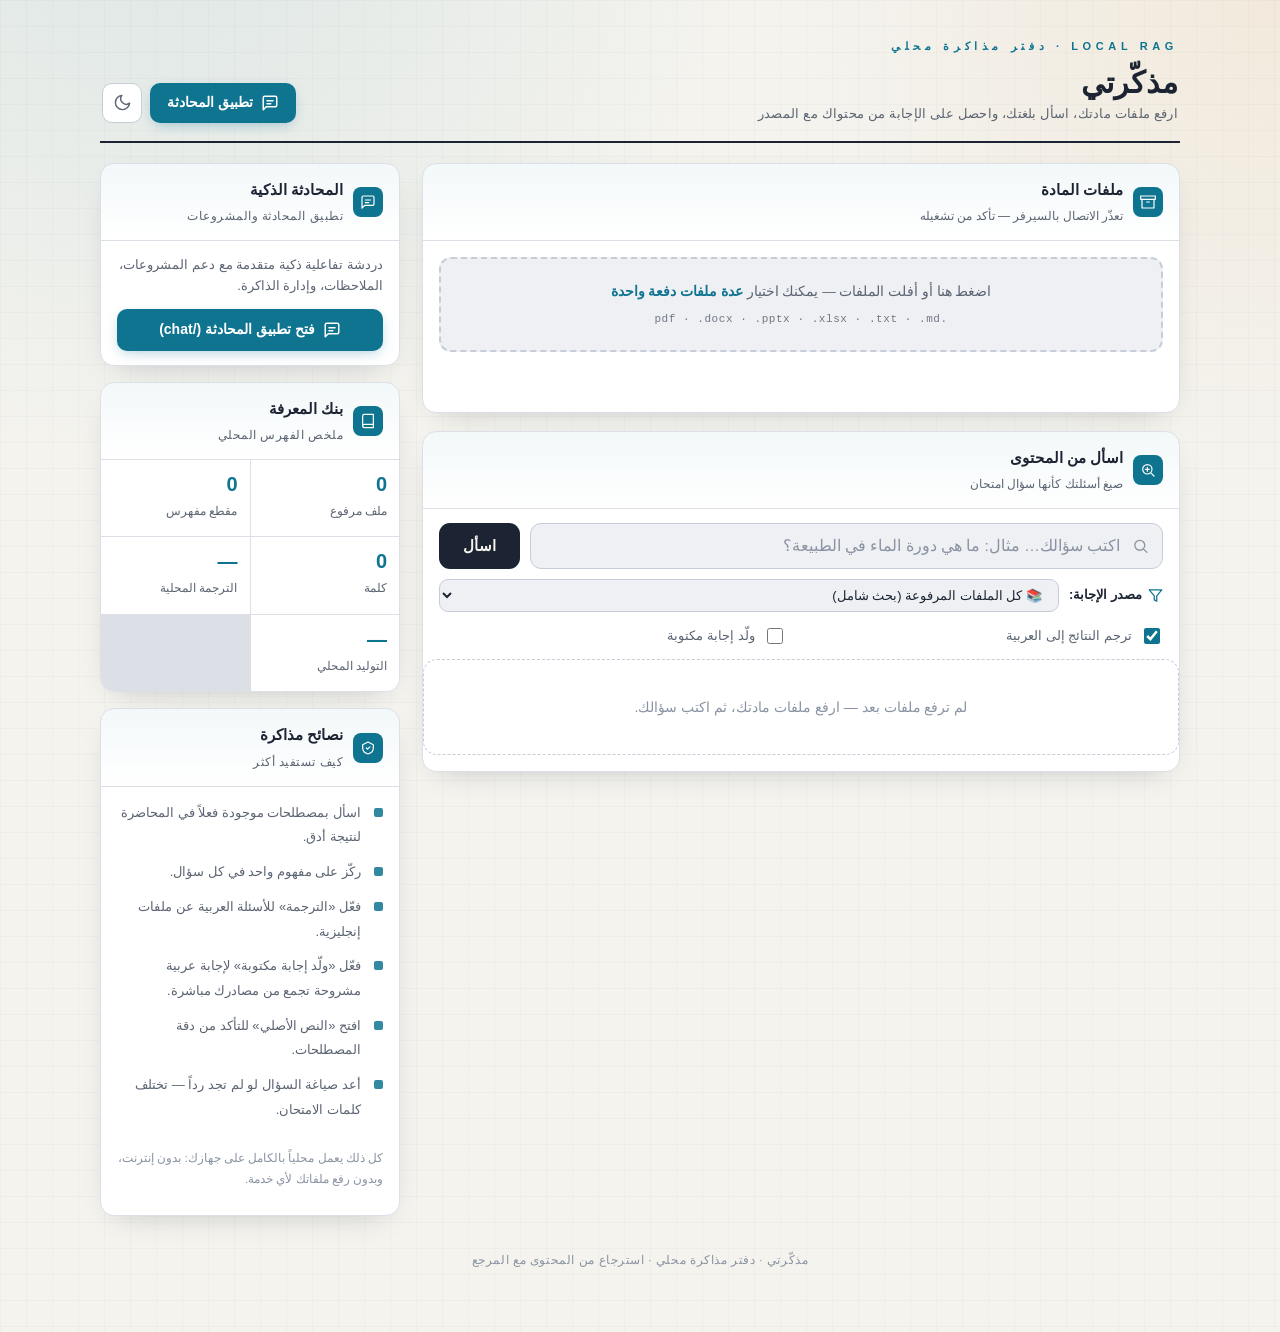
==== commit bfeac6a6: "التحديثات الجديدة: توزيع محمول محدث، سكربتات بناء/توزيع/تشخيص، model_config محمول (spec auto يكتشف ا" ====
--- a/index.html
+++ b/index.html
@@ -83,6 +83,19 @@
   .iconbtn:hover{border-color:var(--accent);color:var(--accent);transform:translateY(-1px)}
   .iconbtn svg{width:19px;height:19px}
 
+  .chat-nav-btn{display:inline-flex;align-items:center;gap:8px;height:40px;padding:0 16px;
+    border-radius:10px;background:var(--accent);color:#ffffff!important;text-decoration:none;
+    font-family:var(--font-ar);font-weight:700;font-size:13.5px;transition:all .22s var(--ease);
+    box-shadow:0 4px 14px -4px rgba(14,116,144,.4);white-space:nowrap;border:1px solid transparent;cursor:pointer}
+  .chat-nav-btn:hover{background:var(--accent-deep);transform:translateY(-1px);box-shadow:var(--shadow-lift)}
+  .chat-nav-btn svg{width:18px;height:18px;flex:0 0 auto}
+  html.dark .chat-nav-btn{background:var(--accent);color:#08131a!important;box-shadow:0 4px 14px -4px rgba(56,189,248,.35)}
+  html.dark .chat-nav-btn:hover{background:var(--accent-deep);color:#ffffff!important}
+  @media (max-width:600px){
+    .masthead{flex-wrap:wrap;gap:12px}
+    .mast-actions{width:100%;justify-content:space-between}
+  }
+
   /* ============ الشبكة الرئيسية ============ */
   .grid{display:grid;grid-template-columns:minmax(0,1fr) 300px;gap:22px;align-items:start;margin-top:20px}
   @media (max-width:900px){.grid{grid-template-columns:1fr}}
@@ -281,6 +294,13 @@
       </h1>
     </div>
     <div class="mast-actions">
+      <a href="/chat" class="chat-nav-btn" id="openChatBtn" title="فتح تطبيق المحادثة والذكاء الاصطناعي (/chat)">
+        <svg viewBox="0 0 24 24" fill="none" stroke="currentColor" stroke-width="2" stroke-linecap="round" stroke-linejoin="round">
+          <path d="M21 15a2 2 0 0 1-2 2H7l-4 4V5a2 2 0 0 1 2-2h14a2 2 0 0 1 2 2z"/>
+          <path d="M8 9h8M8 13h5"/>
+        </svg>
+        <span>تطبيق المحادثة</span>
+      </a>
       <button class="iconbtn" id="themeBtn" title="تبديل المظهر (فاتح / ليلي)" aria-label="تبديل السمة">
         <svg id="moonIco" viewBox="0 0 24 24" fill="none" stroke="currentColor" stroke-width="1.8" stroke-linecap="round" stroke-linejoin="round"><path d="M21 12.8A9 9 0 1 1 11.2 3 7 7 0 0 0 21 12.8z"/></svg>
         <svg id="sunIco" viewBox="0 0 24 24" fill="none" stroke="currentColor" stroke-width="1.8" stroke-linecap="round" stroke-linejoin="round" style="display:none"><circle cx="12" cy="12" r="4.5"/><path d="M12 2v2M12 20v2M4.9 4.9l1.4 1.4M17.7 17.7l1.4 1.4M2 12h2M20 12h2M4.9 19.1l1.4-1.4M17.7 6.3l1.4-1.4"/></svg>
@@ -347,6 +367,20 @@
     </main>
 
     <aside class="side">
+      <section class="card chat-feature-card">
+        <div class="card-head">
+          <span class="ic"><svg viewBox="0 0 24 24" fill="none" stroke="currentColor" stroke-width="1.8" stroke-linecap="round" stroke-linejoin="round"><path d="M21 15a2 2 0 0 1-2 2H7l-4 4V5a2 2 0 0 1 2-2h14a2 2 0 0 1 2 2z"/><path d="M8 9h8M8 13h5"/></svg></span>
+          <div><h2>المحادثة الذكية</h2><p class="sub">تطبيق المحادثة والمشروعات</p></div>
+        </div>
+        <div style="padding:14px 16px">
+          <p style="margin:0 0 12px;font-size:13px;color:var(--mut);line-height:1.6">دردشة تفاعلية ذكية متقدمة مع دعم المشروعات، الملاحظات، وإدارة الذاكرة.</p>
+          <a href="/chat" class="chat-nav-btn" style="width:100%;justify-content:center;height:42px;font-size:14px">
+            <svg viewBox="0 0 24 24" fill="none" stroke="currentColor" stroke-width="2" stroke-linecap="round" stroke-linejoin="round"><path d="M21 15a2 2 0 0 1-2 2H7l-4 4V5a2 2 0 0 1 2-2h14a2 2 0 0 1 2 2z"/><path d="M8 9h8M8 13h5"/></svg>
+            <span>فتح تطبيق المحادثة (/chat)</span>
+          </a>
+        </div>
+      </section>
+
       <section class="card">
         <div class="card-head">
           <span class="ic"><svg viewBox="0 0 24 24" fill="none" stroke="currentColor" stroke-width="1.8" stroke-linecap="round" stroke-linejoin="round"><path d="M4 19.5A2.5 2.5 0 0 1 6.5 17H20"/><path d="M6.5 2H20v20H6.5A2.5 2.5 0 0 1 4 19.5v-15A2.5 2.5 0 0 1 6.5 2z"/></svg></span>
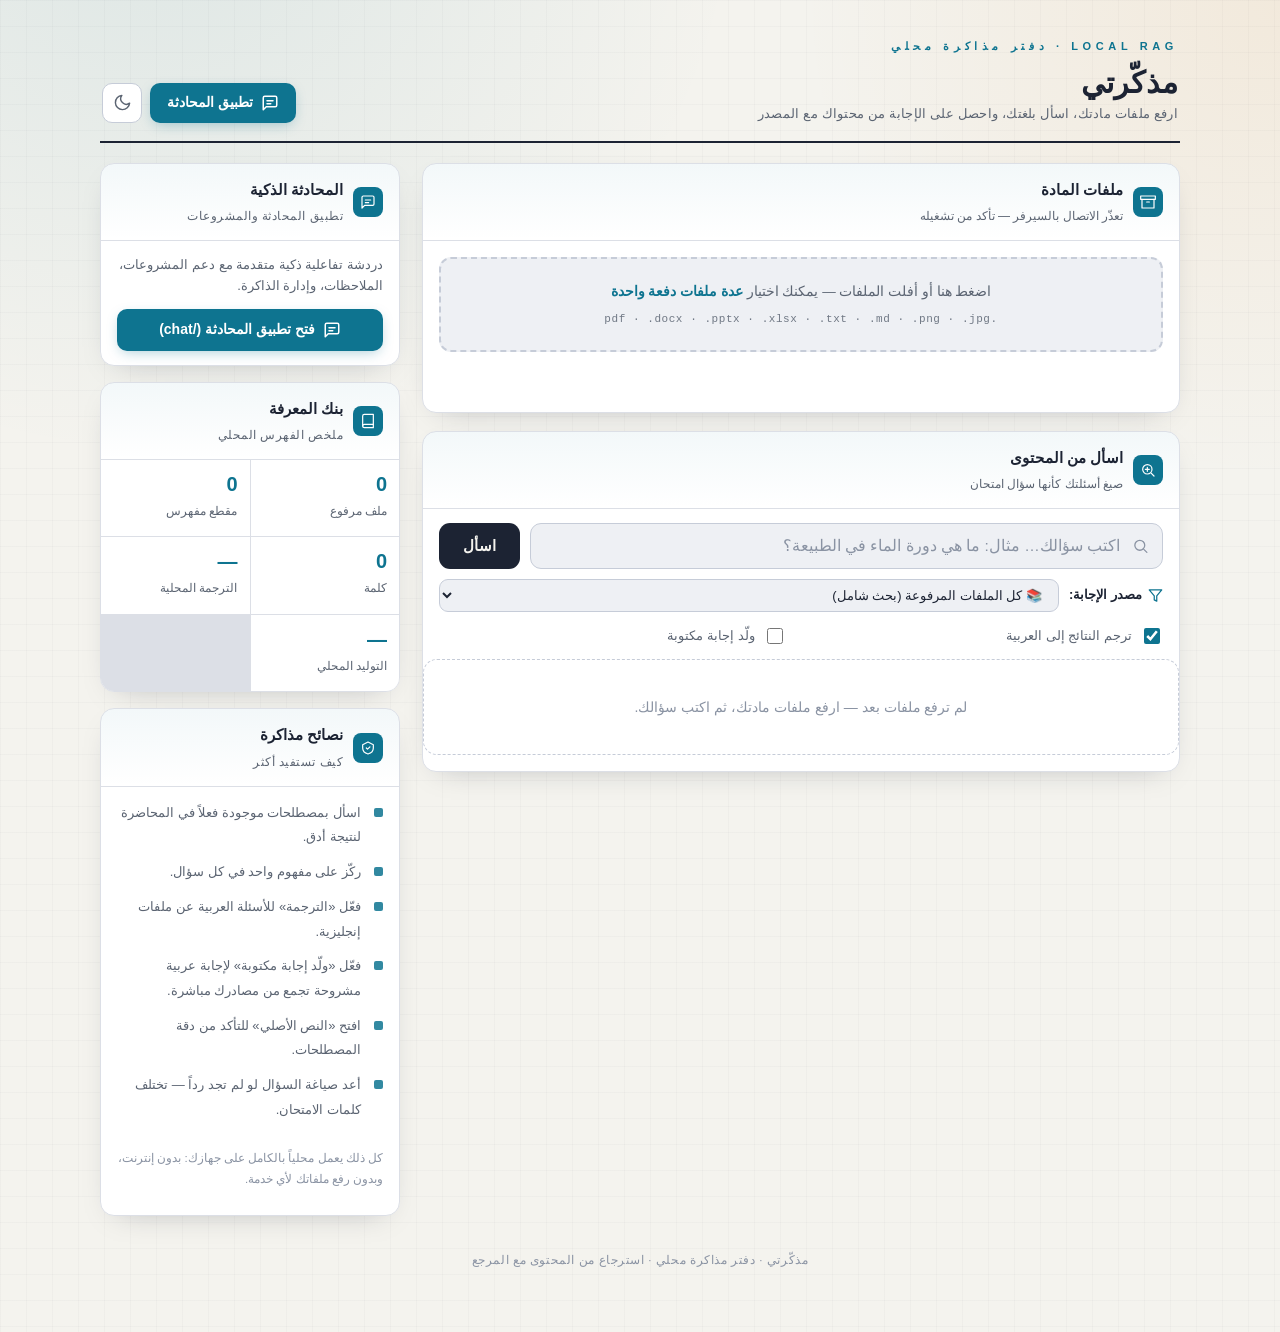
==== commit 9e894b07: "feat: implement standalone OCR plugin architecture with Arabic BiDi support and zero regression" ====
--- a/index.html
+++ b/index.html
@@ -319,8 +319,8 @@
         <div style="padding:16px">
           <div class="drop" id="drop">
             <div>اضغط هنا أو أفلت الملفات — يمكنك اختيار <b>عدة ملفات دفعة واحدة</b></div>
-            <div class="fmts">.pdf  ·  .docx  ·  .pptx  ·  .xlsx  ·  .txt  ·  .md</div>
-            <input type="file" id="fileInput" multiple accept=".pdf,.docx,.pptx,.xlsx,.txt,.md">
+            <div class="fmts">.pdf  ·  .docx  ·  .pptx  ·  .xlsx  ·  .txt  ·  .md  ·  .png  ·  .jpg</div>
+            <input type="file" id="fileInput" multiple accept=".pdf,.docx,.pptx,.xlsx,.txt,.md,.png,.jpg,.jpeg,.bmp,.tiff,.webp">
           </div>
           <div id="files"></div>
           <div class="statusline" id="uplstatus"></div>
